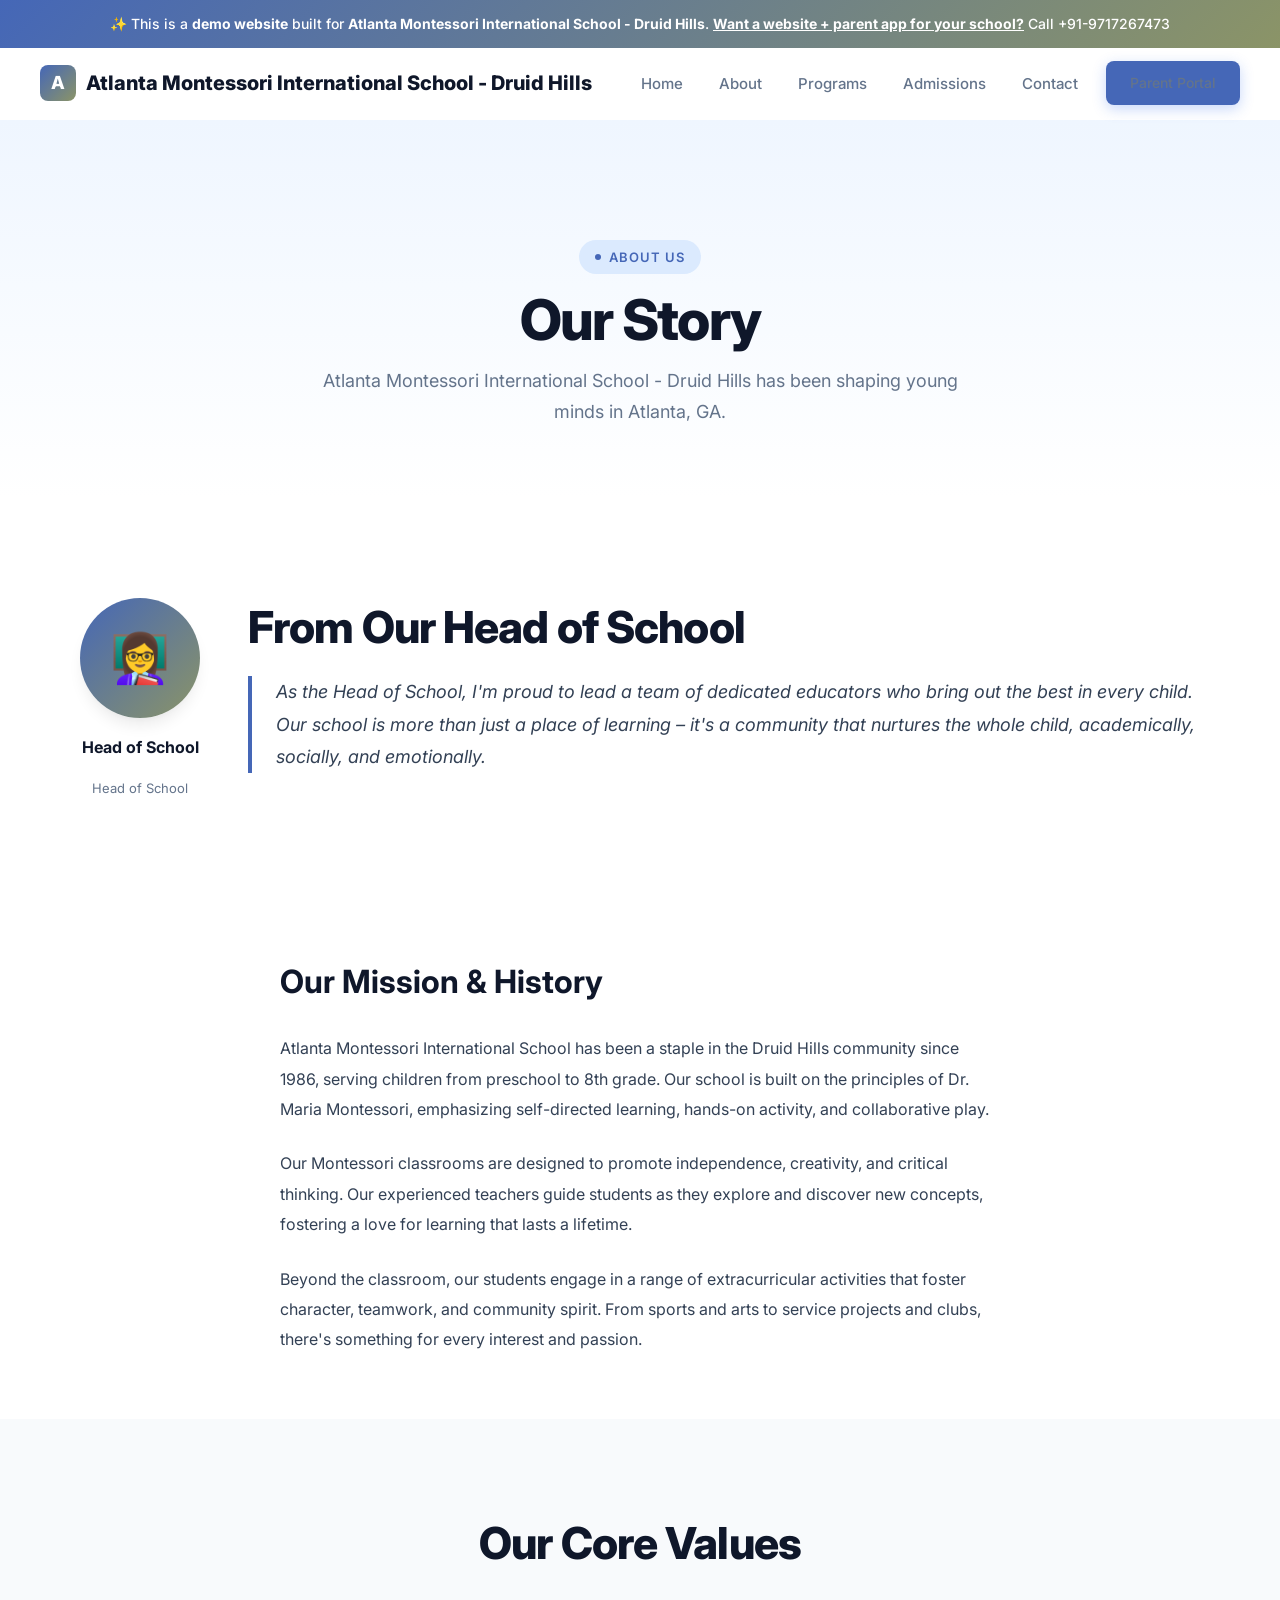
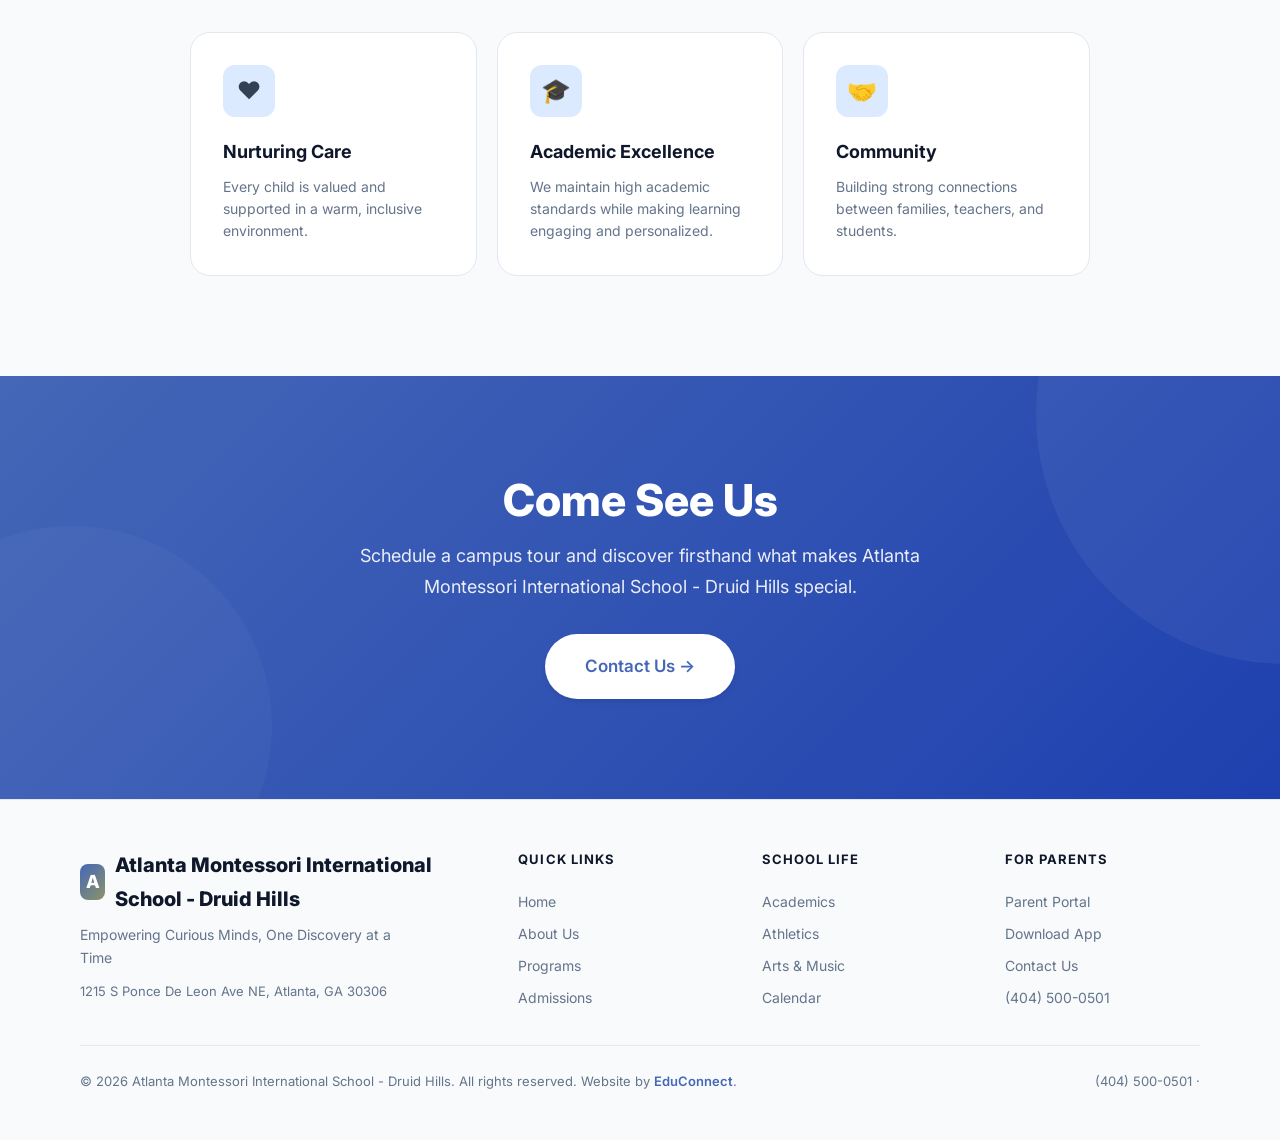
==== about.html @ 27335b86 "Initial demo site for Atlanta Montessori International School - Druid Hills" ====
<!DOCTYPE html><html lang="en"><head>
  <meta charset="UTF-8"><meta name="viewport" content="width=device-width,initial-scale=1.0">
  <title>About Us — Atlanta Montessori International School - Druid Hills</title>
  <meta name="description" content="About Us — Atlanta Montessori International School - Druid Hills, a premier school in Atlanta, GA serving Pre-K – 8th Grade.">
  <meta property="og:title" content="About Us — Atlanta Montessori International School - Druid Hills"><meta property="og:type" content="website">
  <link rel="preconnect" href="https://fonts.googleapis.com"><link rel="preconnect" href="https://fonts.gstatic.com" crossorigin>
  <link href="https://fonts.googleapis.com/css2?family=Inter:wght@400;500;600;700;800&display=swap" rel="stylesheet">
  <link rel="stylesheet" href="/styles.css"><script src="/main.js" defer></script>
</head><body><div class="demo-banner">
  ✨ This is a <strong>demo website</strong> built for <strong>Atlanta Montessori International School - Druid Hills</strong>.
  <a href="mailto:bhupender@myfirststepschool.com">Want a website + parent app for your school?</a> Call +91-9717267473
</div>
<nav class="navbar">
  <a href="/" class="logo"><span class="logo-icon">A</span>Atlanta Montessori International School - Druid Hills</a>
  <div class="nav-links">
    <a href="/">Home</a>
    <a href="/about.html">About</a>
    <a href="/programs.html">Programs</a>
    <a href="/admissions.html">Admissions</a>
    <a href="/contact.html">Contact</a>
    <a href="/parents.html" class="btn btn-primary" style="padding:10px 24px;font-size:14px">Parent Portal</a>
  </div>
  <button class="hamburger" aria-label="Toggle menu"><span></span><span></span><span></span></button>
</nav><main>
<section class="page-hero"><div class="container">
  <div class="badge animate-on-scroll mb-4">About Us</div>
  <h1 class="heading-xl animate-on-scroll mb-4">Our Story</h1>
  <p class="text-lg text-muted max-w-lg mx-auto animate-on-scroll">Atlanta Montessori International School - Druid Hills has been shaping young minds in Atlanta, GA.</p>
</div></section>
<section class="welcome-section section-padding"><div class="container"><div class="welcome-grid">
  <div class="principal-card animate-on-scroll">
    <div class="principal-avatar">👩‍🏫</div>
    <div class="principal-name">Head of School</div><div class="principal-title">Head of School</div>
  </div>
  <div class="welcome-text animate-on-scroll">
    <h2 class="heading-lg mb-6">From Our Head of School</h2>
    <blockquote>As the Head of School, I'm proud to lead a team of dedicated educators who bring out the best in every child. Our school is more than just a place of learning – it's a community that nurtures the whole child, academically, socially, and emotionally.</blockquote>
  </div>
</div></div></section>
<section class="content-section"><div class="container">
  <h2 class="heading-md animate-on-scroll mb-8">Our Mission &amp; History</h2>
  <p class="animate-on-scroll">Atlanta Montessori International School has been a staple in the Druid Hills community since 1986, serving children from preschool to 8th grade. Our school is built on the principles of Dr. Maria Montessori, emphasizing self-directed learning, hands-on activity, and collaborative play.</p>
<p class="animate-on-scroll">Our Montessori classrooms are designed to promote independence, creativity, and critical thinking. Our experienced teachers guide students as they explore and discover new concepts, fostering a love for learning that lasts a lifetime.</p>
<p class="animate-on-scroll">Beyond the classroom, our students engage in a range of extracurricular activities that foster character, teamwork, and community spirit. From sports and arts to service projects and clubs, there's something for every interest and passion.</p>
</div></section>
<section class="features-section section-padding"><div class="container">
  <div class="text-center mb-16"><h2 class="heading-lg animate-on-scroll mb-4">Our Core Values</h2></div>
  <div class="features-grid" style="max-width:900px;margin:0 auto">
    <div class="feature-card animate-on-scroll stagger-1"><div class="feature-icon">❤️</div><h3>Nurturing Care</h3><p>Every child is valued and supported in a warm, inclusive environment.</p></div>
    <div class="feature-card animate-on-scroll stagger-2"><div class="feature-icon">🎓</div><h3>Academic Excellence</h3><p>We maintain high academic standards while making learning engaging and personalized.</p></div>
    <div class="feature-card animate-on-scroll stagger-3"><div class="feature-icon">🤝</div><h3>Community</h3><p>Building strong connections between families, teachers, and students.</p></div>
  </div>
</div></section>
<section class="cta-section"><div class="container"><div class="cta-content animate-on-scroll">
  <h2>Come See Us</h2>
  <p>Schedule a campus tour and discover firsthand what makes Atlanta Montessori International School - Druid Hills special.</p>
  <div class="cta-actions"><a href="/contact.html" class="btn btn-white btn-lg">Contact Us →</a></div>
</div></div></section>
</main><footer class="footer">
  <div class="container">
    <div class="footer-grid">
      <div class="footer-brand">
        <div class="logo" style="margin-bottom:8px"><span class="logo-icon">A</span>Atlanta Montessori International School - Druid Hills</div>
        <p>Empowering Curious Minds, One Discovery at a Time</p>
        <p style="margin-top:12px;font-size:13px">1215 S Ponce De Leon Ave NE, Atlanta, GA 30306</p>
      </div>
      <div class="footer-col"><h4>Quick Links</h4><a href="/">Home</a><a href="/about.html">About Us</a><a href="/programs.html">Programs</a><a href="/admissions.html">Admissions</a></div>
      <div class="footer-col"><h4>School Life</h4><a href="/programs.html">Academics</a><a href="/programs.html">Athletics</a><a href="/programs.html">Arts &amp; Music</a><a href="/contact.html">Calendar</a></div>
      <div class="footer-col"><h4>For Parents</h4><a href="/parents.html">Parent Portal</a><a href="/parents.html">Download App</a><a href="/contact.html">Contact Us</a><a href="tel:(404) 500-0501">(404) 500-0501</a></div>
    </div>
    <div class="footer-bottom">
      <p>&copy; 2026 Atlanta Montessori International School - Druid Hills. All rights reserved. Website by <a href="mailto:bhupender@myfirststepschool.com">EduConnect</a>.</p>
      <p>(404) 500-0501 &middot; <a href="mailto:"></a></p>
    </div>
  </div>
</footer></body></html>
---- styles.css ----
/* ===== DESIGN SYSTEM — LIGHT PROFESSIONAL ===== */
:root{
  --primary:#4567b7;--primary-50:#eff6ff;--primary-100:#dbeafe;--primary-200:#bfdbfe;
  --primary-500:#4567b7;--primary-600:#1d4ed8;--primary-700:#1e40af;
  --secondary:#8b9467;--accent:#10b981;--accent-50:#ecfdf5;
  --white:#fff;--gray-50:#f8fafc;--gray-100:#f1f5f9;--gray-200:#e2e8f0;--gray-300:#cbd5e1;
  --gray-400:#94a3b8;--gray-500:#64748b;--gray-600:#475569;--gray-700:#334155;
  --gray-800:#1e293b;--gray-900:#0f172a;
  --bg:var(--white);--bg-alt:var(--gray-50);--text:var(--gray-700);
  --text-heading:var(--gray-900);--text-muted:var(--gray-500);--border:var(--gray-200);
  --shadow-sm:0 1px 3px rgba(0,0,0,.06),0 1px 2px rgba(0,0,0,.04);
  --shadow-md:0 4px 6px -1px rgba(0,0,0,.07),0 2px 4px -2px rgba(0,0,0,.05);
  --shadow-lg:0 10px 15px -3px rgba(0,0,0,.08),0 4px 6px -4px rgba(0,0,0,.04);
  --shadow-xl:0 20px 25px -5px rgba(0,0,0,.08),0 8px 10px -6px rgba(0,0,0,.04);
  --shadow-2xl:0 25px 50px -12px rgba(0,0,0,.15);
  --shadow-primary:0 4px 14px rgba(37,99,235,.25);
  --radius-sm:8px;--radius-md:12px;--radius-lg:16px;--radius-xl:20px;--radius-2xl:24px;--radius-full:9999px;
  --font:'Inter',-apple-system,BlinkMacSystemFont,'Segoe UI',sans-serif;
}
*,*::before,*::after{margin:0;padding:0;box-sizing:border-box}
html{scroll-behavior:smooth;-webkit-font-smoothing:antialiased}
body{font-family:var(--font);background:var(--bg);color:var(--text);line-height:1.7;overflow-x:hidden;font-size:16px}
a{color:inherit;text-decoration:none}img{max-width:100%;display:block}button{font-family:inherit;cursor:pointer}
.container{max-width:1200px;margin:0 auto;padding:0 24px}
@media(min-width:768px){.container{padding:0 40px}}
.section-padding{padding:80px 0}
@media(min-width:768px){.section-padding{padding:100px 0}}
.badge{display:inline-flex;align-items:center;gap:8px;padding:6px 16px;font-size:13px;font-weight:600;text-transform:uppercase;letter-spacing:.08em;border-radius:var(--radius-full);background:var(--primary-100);color:var(--primary)}
.badge::before{content:'';width:6px;height:6px;border-radius:50%;background:var(--primary);animation:pulse 2s infinite}
.badge.accent{background:var(--accent-50);color:var(--accent)}.badge.accent::before{background:var(--accent)}
.heading-xl{font-size:clamp(32px,5vw,56px);font-weight:800;line-height:1.08;letter-spacing:-.03em;color:var(--text-heading)}
.heading-lg{font-size:clamp(28px,4vw,44px);font-weight:800;line-height:1.12;letter-spacing:-.02em;color:var(--text-heading)}
.heading-md{font-size:clamp(22px,3vw,32px);font-weight:700;line-height:1.2;color:var(--text-heading)}
.heading-sm{font-size:20px;font-weight:700;line-height:1.3;color:var(--text-heading)}
.text-lg{font-size:18px;line-height:1.7;color:var(--text)}
.text-base{font-size:16px;line-height:1.7;color:var(--text)}
.text-sm{font-size:14px;line-height:1.6;color:var(--text-muted)}
.text-center{text-align:center}.text-muted{color:var(--text-muted)}
.gradient-text{background:linear-gradient(135deg,var(--primary),var(--secondary));-webkit-background-clip:text;-webkit-text-fill-color:transparent;background-clip:text}
.max-w-lg{max-width:640px}.mx-auto{margin-left:auto;margin-right:auto}
.mb-4{margin-bottom:16px}.mb-6{margin-bottom:24px}.mb-8{margin-bottom:32px}
.mb-12{margin-bottom:48px}.mb-16{margin-bottom:64px}
.btn{display:inline-flex;align-items:center;justify-content:center;gap:8px;padding:14px 32px;font-size:15px;font-weight:600;border-radius:var(--radius-full);border:none;cursor:pointer;transition:all .25s cubic-bezier(.4,0,.2,1);text-decoration:none;white-space:nowrap}
.btn-primary{background:var(--primary);color:var(--white);box-shadow:var(--shadow-primary)}
.btn-primary:hover{background:var(--primary-600);transform:translateY(-2px);box-shadow:0 8px 24px rgba(37,99,235,.3)}
.btn-lg{padding:18px 40px;font-size:17px}
.btn-outline{background:transparent;color:var(--primary);border:2px solid var(--primary-200)}
.btn-outline:hover{background:var(--primary-50);border-color:var(--primary);transform:translateY(-2px)}
.btn-white{background:var(--white);color:var(--primary);box-shadow:var(--shadow-md)}
.btn-white:hover{transform:translateY(-2px);box-shadow:var(--shadow-lg)}
.demo-banner{background:linear-gradient(135deg,var(--primary),var(--secondary));color:var(--white);text-align:center;padding:12px 24px;font-size:14px;font-weight:500;position:relative;z-index:200}
.demo-banner strong{font-weight:700}.demo-banner a{color:var(--white);text-decoration:underline;font-weight:700}
.navbar{position:sticky;top:0;z-index:100;display:flex;justify-content:space-between;align-items:center;padding:0 24px;height:72px;background:rgba(255,255,255,.92);backdrop-filter:blur(20px) saturate(180%);border-bottom:1px solid transparent;transition:all .3s ease}
@media(min-width:768px){.navbar{padding:0 40px}}
.navbar.scrolled{border-bottom-color:var(--border);box-shadow:var(--shadow-sm)}
.logo{display:flex;align-items:center;gap:10px;font-size:18px;font-weight:800;color:var(--text-heading)}
@media(min-width:768px){.logo{font-size:20px}}
.logo-icon{width:36px;height:36px;border-radius:var(--radius-sm);background:linear-gradient(135deg,var(--primary),var(--secondary));display:flex;align-items:center;justify-content:center;color:white;font-size:18px;font-weight:800}
.nav-links{display:flex;gap:4px;align-items:center}
.nav-links a{padding:8px 16px;font-size:15px;font-weight:500;color:var(--text-muted);border-radius:var(--radius-sm);transition:all .2s ease}
.nav-links a:hover{color:var(--text-heading);background:var(--gray-50)}
.nav-links .btn{margin-left:8px}
.hamburger{display:none;background:none;border:none;padding:8px;min-height:44px;min-width:44px;flex-direction:column;justify-content:center;align-items:center}
.hamburger span{display:block;width:22px;height:2px;background:var(--gray-700);margin:3px 0;transition:all .3s ease;border-radius:2px}
.hamburger.active span:nth-child(1){transform:rotate(45deg) translate(4px,4px)}
.hamburger.active span:nth-child(2){opacity:0}
.hamburger.active span:nth-child(3){transform:rotate(-45deg) translate(4px,-4px)}
@media(max-width:768px){.hamburger{display:flex}.nav-links{display:none;position:fixed;top:72px;left:0;right:0;bottom:0;background:var(--white);flex-direction:column;align-items:center;justify-content:center;gap:16px;z-index:200}.nav-links.open{display:flex}.nav-links a{font-size:18px;padding:12px 24px}}
.hero{position:relative;overflow:hidden;background:linear-gradient(180deg,var(--primary-50) 0%,var(--white) 100%)}
.hero-inner{display:grid;grid-template-columns:1fr;gap:48px;align-items:center;padding:60px 0 80px}
@media(min-width:1024px){.hero-inner{grid-template-columns:1fr 1fr;gap:64px;padding:80px 0 100px}}
.hero-content{max-width:560px}
@media(max-width:1023px){.hero-content{text-align:center;margin:0 auto}}
.hero-actions{display:flex;gap:12px;flex-wrap:wrap}
@media(max-width:1023px){.hero-actions{justify-content:center}}
.hero-visual{display:flex;justify-content:center;align-items:center;position:relative}
.school-illustration{position:relative;width:100%;max-width:480px;aspect-ratio:4/3;border-radius:var(--radius-2xl);overflow:hidden;background:linear-gradient(135deg,var(--primary-100),var(--primary-50));border:1px solid var(--primary-200);box-shadow:var(--shadow-xl)}
.school-illustration-inner{width:100%;height:100%;display:flex;flex-direction:column;align-items:center;justify-content:center;gap:16px;padding:32px}
.school-building{font-size:80px;line-height:1}
.school-illustration h3{font-size:18px;font-weight:700;color:var(--primary-700);text-align:center}
.school-illustration p{font-size:13px;color:var(--primary-600);text-align:center;font-weight:500}
.hero-info-cards{display:flex;gap:12px;flex-wrap:wrap;margin-top:20px}
@media(max-width:1023px){.hero-info-cards{justify-content:center}}
.info-chip{display:flex;align-items:center;gap:6px;padding:8px 16px;background:var(--white);border:1px solid var(--border);border-radius:var(--radius-full);font-size:13px;font-weight:500;color:var(--gray-600);box-shadow:var(--shadow-sm)}
.info-chip .ic-icon{font-size:16px}
.float-card{position:absolute;background:var(--white);border-radius:var(--radius-lg);box-shadow:var(--shadow-xl);padding:14px 18px;display:flex;align-items:center;gap:10px;font-size:13px;font-weight:600;color:var(--gray-800);animation:float-gentle 4s ease-in-out infinite;z-index:5;white-space:nowrap}
.float-card.card-1{top:10%;right:-20px;animation-delay:0s}
.float-card.card-2{bottom:20%;left:-30px;animation-delay:1.5s}
.float-card.card-3{top:55%;right:-30px;animation-delay:3s}
.float-card .fc-icon{width:32px;height:32px;border-radius:8px;display:flex;align-items:center;justify-content:center;font-size:15px}
.float-card .fc-icon.green{background:#dcfce7;color:#16a34a}
.float-card .fc-icon.blue{background:var(--primary-100);color:var(--primary)}
.float-card .fc-icon.purple{background:#f3e8ff;color:#9333ea}
.welcome-section{background:var(--white)}
.welcome-grid{display:grid;grid-template-columns:1fr;gap:40px;align-items:center}
@media(min-width:768px){.welcome-grid{grid-template-columns:auto 1fr;gap:48px}}
.principal-card{display:flex;flex-direction:column;align-items:center;text-align:center;gap:16px}
.principal-avatar{width:120px;height:120px;border-radius:50%;background:linear-gradient(135deg,var(--primary),var(--secondary));display:flex;align-items:center;justify-content:center;font-size:48px;color:white;box-shadow:var(--shadow-lg)}
.principal-name{font-size:16px;font-weight:700;color:var(--text-heading)}
.principal-title{font-size:13px;color:var(--text-muted)}
.welcome-text blockquote{font-size:18px;font-style:italic;color:var(--text);line-height:1.8;border-left:4px solid var(--primary);padding-left:24px;margin-bottom:20px}
.welcome-text p{font-size:15px;color:var(--text-muted);line-height:1.7}
.features-section{background:var(--bg-alt)}
.features-grid{display:grid;grid-template-columns:1fr;gap:20px}
@media(min-width:640px){.features-grid{grid-template-columns:repeat(2,1fr)}}
@media(min-width:1024px){.features-grid{grid-template-columns:repeat(3,1fr)}}
.feature-card{position:relative;padding:32px;border-radius:var(--radius-xl);background:var(--white);border:1px solid var(--border);transition:all .3s ease;overflow:hidden}
.feature-card:hover{transform:translateY(-4px);box-shadow:var(--shadow-lg);border-color:var(--primary-200)}
.feature-icon{width:52px;height:52px;border-radius:var(--radius-md);background:var(--primary-100);display:flex;align-items:center;justify-content:center;margin-bottom:20px;font-size:24px;transition:transform .3s ease}
.feature-card:hover .feature-icon{transform:scale(1.1)}
.feature-card h3{font-size:18px;font-weight:700;color:var(--text-heading);margin-bottom:8px}
.feature-card p{font-size:14px;color:var(--text-muted);line-height:1.6}
.programs-section{background:var(--white)}
.programs-grid{display:grid;grid-template-columns:1fr;gap:20px}
@media(min-width:640px){.programs-grid{grid-template-columns:repeat(2,1fr)}}
@media(min-width:1024px){.programs-grid{grid-template-columns:repeat(3,1fr)}}
.program-card{padding:28px;border-radius:var(--radius-xl);background:var(--white);border:1px solid var(--border);transition:all .3s ease;position:relative;overflow:hidden}
.program-card::before{content:'';position:absolute;top:0;left:0;right:0;height:3px;background:linear-gradient(90deg,var(--primary),var(--secondary));transform:scaleX(0);transform-origin:left;transition:transform .3s ease}
.program-card:hover{transform:translateY(-4px);box-shadow:var(--shadow-lg);border-color:var(--primary-200)}
.program-card:hover::before{transform:scaleX(1)}
.program-icon{width:48px;height:48px;border-radius:var(--radius-md);background:var(--primary-100);display:flex;align-items:center;justify-content:center;margin-bottom:16px;font-size:22px}
.program-card h3{font-size:17px;font-weight:700;color:var(--text-heading);margin-bottom:8px}
.program-card p{font-size:14px;color:var(--text-muted);line-height:1.6}
.stats-section{background:linear-gradient(135deg,var(--primary),var(--primary-700));color:var(--white);padding:64px 0}
.stats-grid{display:grid;grid-template-columns:repeat(2,1fr);gap:32px;text-align:center}
@media(min-width:768px){.stats-grid{grid-template-columns:repeat(4,1fr)}}
.stat-value{font-size:clamp(32px,4vw,48px);font-weight:800;line-height:1}
.stat-label{font-size:14px;opacity:.8;margin-top:8px;font-weight:500}
.events-section{background:var(--bg-alt)}
.events-grid{display:grid;grid-template-columns:1fr;gap:16px;max-width:800px;margin:0 auto}
@media(min-width:640px){.events-grid{grid-template-columns:repeat(2,1fr)}}
.event-card{display:flex;gap:16px;padding:24px;border-radius:var(--radius-xl);background:var(--white);border:1px solid var(--border);transition:all .3s ease}
.event-card:hover{box-shadow:var(--shadow-md);border-color:var(--primary-200)}
.event-date{min-width:56px;text-align:center;padding:8px;border-radius:var(--radius-md);background:var(--primary-100)}
.event-date .month{font-size:11px;font-weight:700;text-transform:uppercase;color:var(--primary);letter-spacing:.05em}
.event-date .day{font-size:24px;font-weight:800;color:var(--primary-700);line-height:1.2}
.event-info h4{font-size:15px;font-weight:700;color:var(--text-heading);margin-bottom:4px}
.event-info p{font-size:13px;color:var(--text-muted);line-height:1.5}
.portal-section{background:var(--white)}
.portal-grid{display:grid;grid-template-columns:1fr;gap:48px;align-items:center}
@media(min-width:1024px){.portal-grid{grid-template-columns:1fr 1fr;gap:64px}}
.phone-mockup{position:relative;width:260px;height:520px;background:var(--gray-900);border-radius:40px;padding:12px;box-shadow:var(--shadow-2xl),0 0 0 2px var(--gray-300);margin:0 auto;transform:perspective(1000px) rotateY(-6deg) rotateX(3deg)}
.phone-mockup::before{content:'';position:absolute;top:12px;left:50%;transform:translateX(-50%);width:72px;height:22px;background:var(--gray-900);border-radius:0 0 14px 14px;z-index:10}
.phone-screen{width:100%;height:100%;background:var(--white);border-radius:30px;overflow:hidden;position:relative}
.phone-screen-content{padding:50px 14px 14px;font-size:12px;color:var(--gray-700)}
.phone-status-bar{position:absolute;top:0;left:0;right:0;height:44px;background:var(--primary);display:flex;align-items:center;justify-content:center;color:white;font-weight:700;font-size:13px;border-radius:18px 18px 0 0}
.phone-nav-item{display:flex;align-items:center;gap:10px;padding:12px 10px;border-bottom:1px solid var(--gray-100);position:relative}
.phone-nav-item:last-child{border-bottom:none}
.phone-nav-icon{width:34px;height:34px;border-radius:9px;display:flex;align-items:center;justify-content:center;font-size:15px;flex-shrink:0}
.phone-nav-icon.blue{background:var(--primary-100);color:var(--primary)}
.phone-nav-icon.green{background:#dcfce7;color:#16a34a}
.phone-nav-icon.purple{background:#f3e8ff;color:#9333ea}
.phone-nav-icon.orange{background:#fff7ed;color:#ea580c}
.phone-nav-label{font-weight:600;font-size:12px;color:var(--gray-800)}
.phone-nav-sub{font-size:10px;color:var(--gray-400);margin-top:1px}
.phone-badge{position:absolute;top:8px;right:6px;min-width:16px;height:16px;border-radius:8px;background:#ef4444;color:white;font-size:9px;font-weight:700;display:flex;align-items:center;justify-content:center;padding:0 4px}
.phone-bottom-bar{position:absolute;bottom:0;left:0;right:0;height:50px;background:var(--white);border-top:1px solid var(--gray-100);display:flex;align-items:center;justify-content:space-around;padding:0 8px;border-radius:0 0 18px 18px}
.phone-tab{display:flex;flex-direction:column;align-items:center;gap:2px;font-size:8px;color:var(--gray-400);font-weight:500}
.phone-tab.active{color:var(--primary)}
.portal-features{list-style:none;padding:0}
.portal-features li{display:flex;align-items:flex-start;gap:12px;padding:12px 0;border-bottom:1px solid var(--gray-100);font-size:15px;color:var(--text)}
.portal-features li:last-child{border-bottom:none}
.portal-features .pf-icon{width:24px;height:24px;border-radius:50%;background:var(--accent-50);color:var(--accent);display:flex;align-items:center;justify-content:center;flex-shrink:0;margin-top:2px;font-size:13px;font-weight:700}
.testimonials-section{background:var(--bg-alt)}
.testimonials-grid{display:grid;grid-template-columns:1fr;gap:24px}
@media(min-width:768px){.testimonials-grid{grid-template-columns:repeat(3,1fr)}}
.testimonial-card{padding:32px;border-radius:var(--radius-xl);background:var(--white);border:1px solid var(--border);transition:all .3s ease}
.testimonial-card:hover{box-shadow:var(--shadow-lg);transform:translateY(-4px)}
.stars{display:flex;gap:2px;margin-bottom:16px}.star{color:#f59e0b;font-size:16px}
.testimonial-text{font-size:15px;color:var(--text);line-height:1.7;margin-bottom:20px;font-style:italic}
.testimonial-author{display:flex;align-items:center;gap:12px}
.author-avatar{width:44px;height:44px;border-radius:50%;background:linear-gradient(135deg,var(--primary),var(--secondary));display:flex;align-items:center;justify-content:center;font-weight:700;color:var(--white);font-size:16px;flex-shrink:0}
.author-info .author-name{font-weight:600;font-size:14px;color:var(--text-heading)}
.author-info .author-role{font-size:12px;color:var(--text-muted)}
.cta-section{background:linear-gradient(135deg,var(--primary),var(--primary-700));color:var(--white);text-align:center;position:relative;overflow:hidden;padding:80px 0}
@media(min-width:768px){.cta-section{padding:100px 0}}
.cta-section::before{content:'';position:absolute;top:-50%;right:-20%;width:500px;height:500px;border-radius:50%;background:rgba(255,255,255,.05)}
.cta-section::after{content:'';position:absolute;bottom:-30%;left:-10%;width:400px;height:400px;border-radius:50%;background:rgba(255,255,255,.03)}
.cta-content{position:relative;z-index:1;max-width:640px;margin:0 auto}
.cta-content h2{font-size:clamp(28px,4vw,44px);font-weight:800;margin-bottom:16px;line-height:1.12}
.cta-content p{font-size:18px;opacity:.9;margin-bottom:32px;line-height:1.7}
.cta-actions{display:flex;gap:12px;justify-content:center;flex-wrap:wrap}
.page-hero{padding:100px 0 60px;background:linear-gradient(180deg,var(--primary-50) 0%,var(--white) 100%);text-align:center;position:relative}
@media(min-width:768px){.page-hero{padding:120px 0 70px}}
.content-section{padding:64px 0}.content-section .container{max-width:800px}
.content-section p{font-size:16px;color:var(--text);line-height:1.9;margin-bottom:24px}
.content-section p:last-child{margin-bottom:0}
.contact-grid{display:grid;grid-template-columns:1fr;gap:32px}
@media(min-width:768px){.contact-grid{grid-template-columns:1fr 1fr;gap:40px}}
.contact-info-card{padding:32px;border-radius:var(--radius-xl);background:var(--white);border:1px solid var(--border)}
.contact-item{display:flex;align-items:flex-start;gap:14px;margin-bottom:24px}
.contact-item:last-child{margin-bottom:0}
.contact-icon{width:44px;height:44px;border-radius:var(--radius-md);background:var(--primary-100);display:flex;align-items:center;justify-content:center;flex-shrink:0;font-size:20px}
.contact-item h4{font-weight:600;color:var(--text-heading);margin-bottom:2px;font-size:14px}
.contact-item p{color:var(--text-muted);font-size:14px}
.contact-form{background:var(--white);border-radius:var(--radius-xl);border:1px solid var(--border);padding:32px}
.form-group{margin-bottom:16px}.form-group:last-of-type{margin-bottom:24px}
.form-label{display:block;font-size:13px;font-weight:600;color:var(--text-heading);margin-bottom:6px}
.form-input,.form-textarea{width:100%;padding:12px 16px;border:1px solid var(--border);border-radius:var(--radius-sm);font-family:var(--font);font-size:14px;color:var(--text-heading);background:var(--gray-50);transition:all .2s ease;outline:none}
.form-input:focus,.form-textarea:focus{border-color:var(--primary);box-shadow:0 0 0 3px var(--primary-100);background:var(--white)}
.form-textarea{resize:vertical;min-height:100px}
.admissions-steps{display:grid;grid-template-columns:1fr;gap:24px;max-width:700px;margin:0 auto}
.adm-step{display:flex;gap:20px;padding:24px;background:var(--white);border-radius:var(--radius-xl);border:1px solid var(--border)}
.adm-step-num{width:48px;height:48px;border-radius:50%;background:var(--primary);color:var(--white);display:flex;align-items:center;justify-content:center;font-weight:800;font-size:20px;flex-shrink:0}
.adm-step h4{font-weight:700;color:var(--text-heading);margin-bottom:4px}
.adm-step p{font-size:14px;color:var(--text-muted);line-height:1.6}
.footer{padding:48px 0;border-top:1px solid var(--border);background:var(--gray-50)}
.footer-grid{display:grid;grid-template-columns:1fr;gap:32px}
@media(min-width:768px){.footer-grid{grid-template-columns:2fr 1fr 1fr 1fr;gap:48px}}
.footer-brand p{font-size:14px;color:var(--text-muted);margin-top:8px;line-height:1.6;max-width:320px}
.footer-col h4{font-size:13px;font-weight:700;text-transform:uppercase;letter-spacing:.08em;color:var(--text-heading);margin-bottom:16px}
.footer-col a{display:block;font-size:14px;color:var(--text-muted);padding:4px 0;transition:color .2s ease}
.footer-col a:hover{color:var(--primary)}
.footer-bottom{border-top:1px solid var(--border);margin-top:32px;padding-top:24px;display:flex;justify-content:space-between;align-items:center;flex-wrap:wrap;gap:16px}
.footer-bottom p{font-size:13px;color:var(--text-muted)}
.footer-bottom a{color:var(--primary);font-weight:600}
@keyframes pulse{0%,100%{opacity:1;transform:scale(1)}50%{opacity:.5;transform:scale(1.3)}}
@keyframes float-gentle{0%,100%{transform:translateY(0)}50%{transform:translateY(-12px)}}
.animate-on-scroll{opacity:0;transform:translateY(24px);transition:opacity .6s ease,transform .6s ease}
.animate-on-scroll.visible{opacity:1;transform:translateY(0)}
.stagger-1{transition-delay:.1s}.stagger-2{transition-delay:.2s}.stagger-3{transition-delay:.3s}
.stagger-4{transition-delay:.4s}.stagger-5{transition-delay:.5s}.stagger-6{transition-delay:.6s}
@media(prefers-reduced-motion:reduce){*,*::before,*::after{animation-duration:.01ms!important;transition-duration:.01ms!important}.animate-on-scroll{opacity:1;transform:none}.float-card{animation:none}}
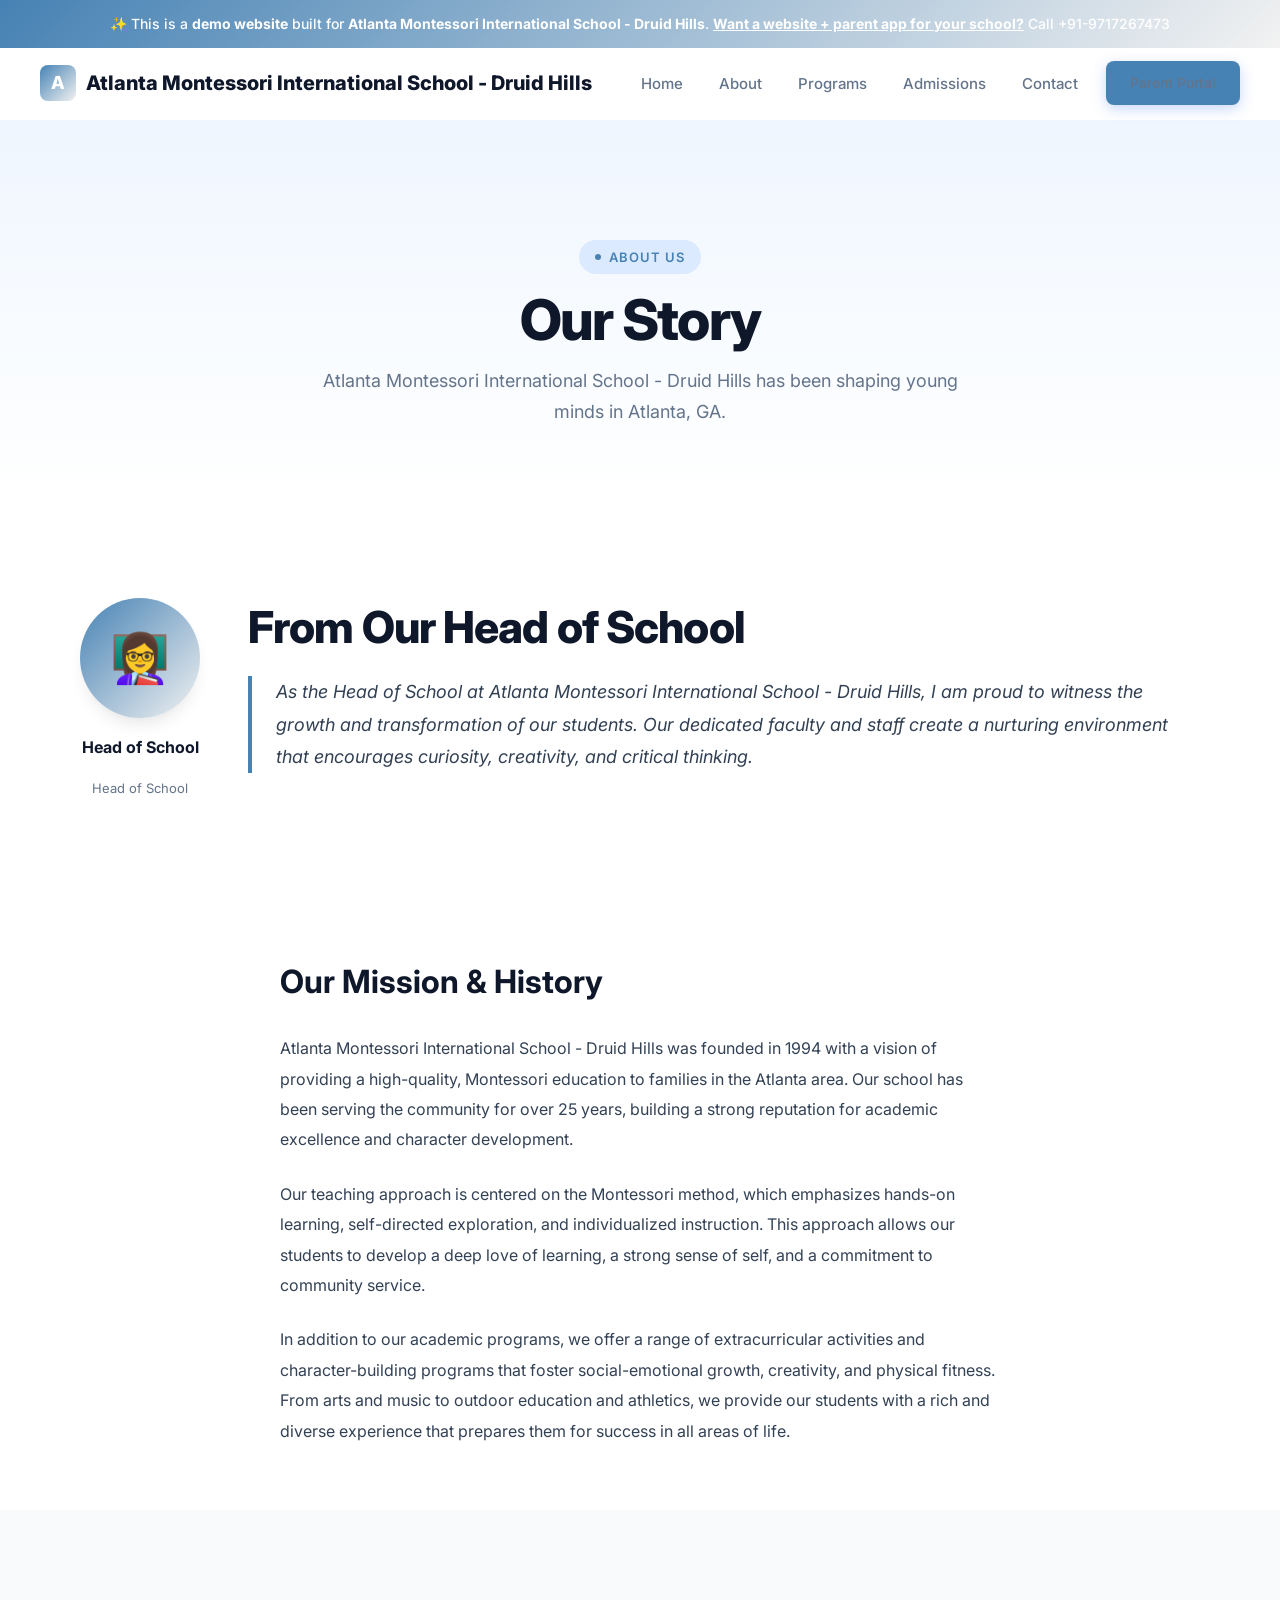
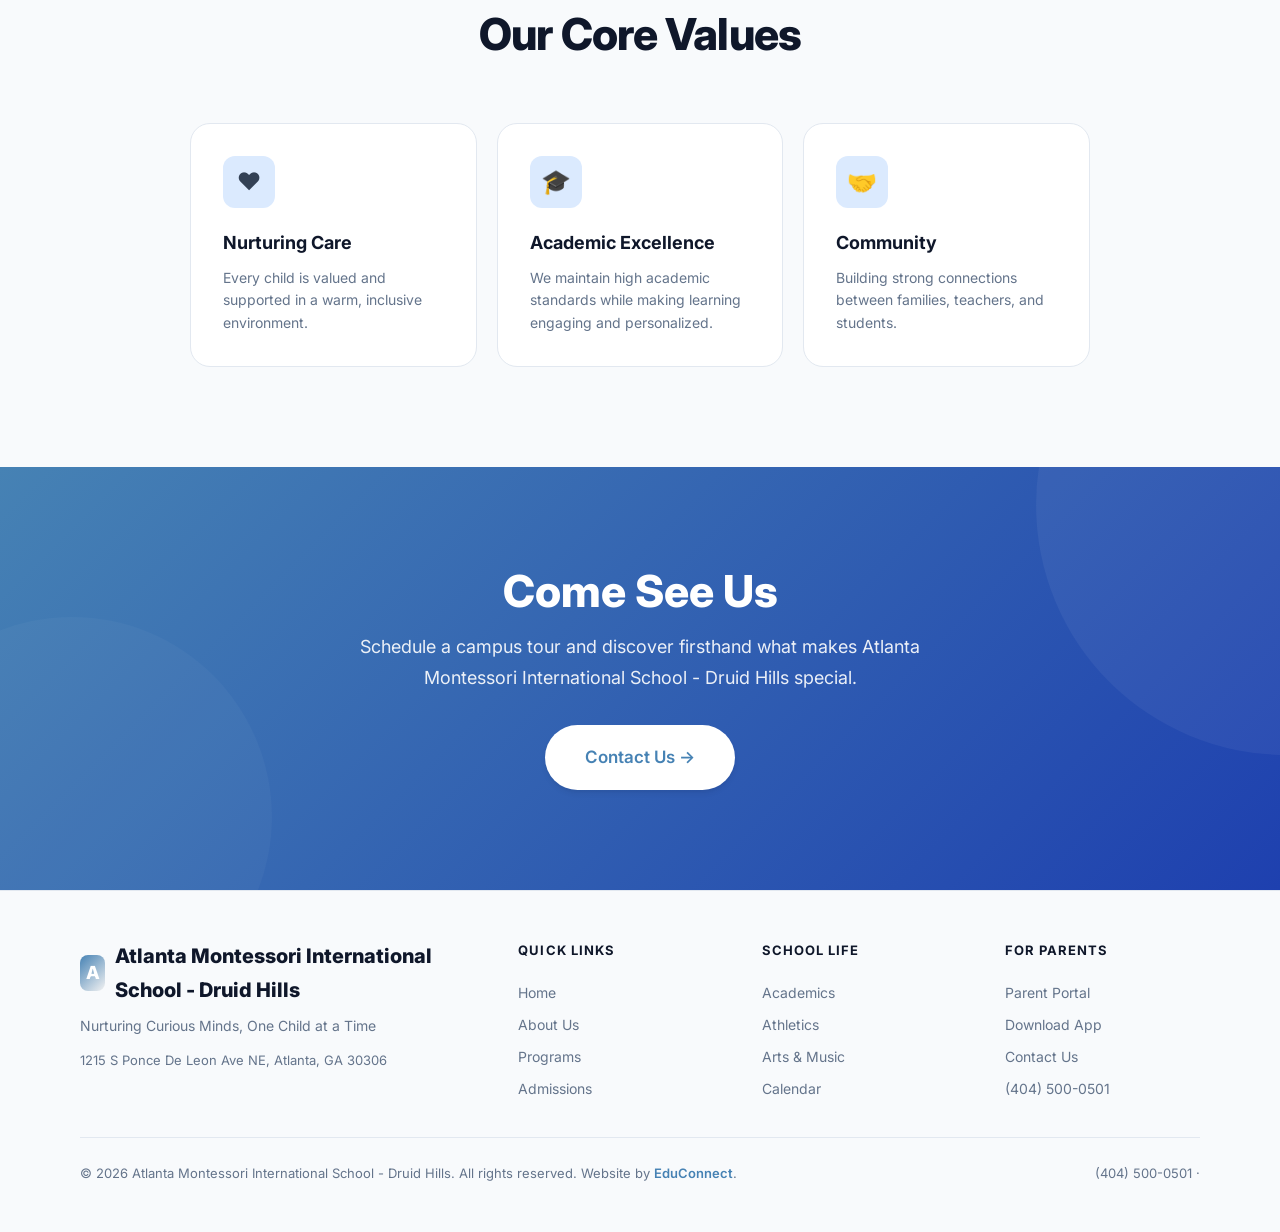
==== commit cea59a35: "Initial demo site for Atlanta Montessori International School - Druid Hills" ====
--- a/about.html
+++ b/about.html
@@ -34,14 +34,14 @@
   </div>
   <div class="welcome-text animate-on-scroll">
     <h2 class="heading-lg mb-6">From Our Head of School</h2>
-    <blockquote>As the Head of School, I'm proud to lead a team of dedicated educators who bring out the best in every child. Our school is more than just a place of learning – it's a community that nurtures the whole child, academically, socially, and emotionally.</blockquote>
+    <blockquote>As the Head of School at Atlanta Montessori International School - Druid Hills, I am proud to witness the growth and transformation of our students. Our dedicated faculty and staff create a nurturing environment that encourages curiosity, creativity, and critical thinking.</blockquote>
   </div>
 </div></div></section>
 <section class="content-section"><div class="container">
   <h2 class="heading-md animate-on-scroll mb-8">Our Mission &amp; History</h2>
-  <p class="animate-on-scroll">Atlanta Montessori International School has been a staple in the Druid Hills community since 1986, serving children from preschool to 8th grade. Our school is built on the principles of Dr. Maria Montessori, emphasizing self-directed learning, hands-on activity, and collaborative play.</p>
-<p class="animate-on-scroll">Our Montessori classrooms are designed to promote independence, creativity, and critical thinking. Our experienced teachers guide students as they explore and discover new concepts, fostering a love for learning that lasts a lifetime.</p>
-<p class="animate-on-scroll">Beyond the classroom, our students engage in a range of extracurricular activities that foster character, teamwork, and community spirit. From sports and arts to service projects and clubs, there's something for every interest and passion.</p>
+  <p class="animate-on-scroll">Atlanta Montessori International School - Druid Hills was founded in 1994 with a vision of providing a high-quality, Montessori education to families in the Atlanta area. Our school has been serving the community for over 25 years, building a strong reputation for academic excellence and character development.</p>
+<p class="animate-on-scroll">Our teaching approach is centered on the Montessori method, which emphasizes hands-on learning, self-directed exploration, and individualized instruction. This approach allows our students to develop a deep love of learning, a strong sense of self, and a commitment to community service.</p>
+<p class="animate-on-scroll">In addition to our academic programs, we offer a range of extracurricular activities and character-building programs that foster social-emotional growth, creativity, and physical fitness. From arts and music to outdoor education and athletics, we provide our students with a rich and diverse experience that prepares them for success in all areas of life.</p>
 </div></section>
 <section class="features-section section-padding"><div class="container">
   <div class="text-center mb-16"><h2 class="heading-lg animate-on-scroll mb-4">Our Core Values</h2></div>
@@ -61,7 +61,7 @@
     <div class="footer-grid">
       <div class="footer-brand">
         <div class="logo" style="margin-bottom:8px"><span class="logo-icon">A</span>Atlanta Montessori International School - Druid Hills</div>
-        <p>Empowering Curious Minds, One Discovery at a Time</p>
+        <p>Nurturing Curious Minds, One Child at a Time</p>
         <p style="margin-top:12px;font-size:13px">1215 S Ponce De Leon Ave NE, Atlanta, GA 30306</p>
       </div>
       <div class="footer-col"><h4>Quick Links</h4><a href="/">Home</a><a href="/about.html">About Us</a><a href="/programs.html">Programs</a><a href="/admissions.html">Admissions</a></div>
--- a/styles.css
+++ b/styles.css
@@ -1,8 +1,8 @@
 /* ===== DESIGN SYSTEM — LIGHT PROFESSIONAL ===== */
 :root{
-  --primary:#4567b7;--primary-50:#eff6ff;--primary-100:#dbeafe;--primary-200:#bfdbfe;
-  --primary-500:#4567b7;--primary-600:#1d4ed8;--primary-700:#1e40af;
-  --secondary:#8b9467;--accent:#10b981;--accent-50:#ecfdf5;
+  --primary:#4682B4;--primary-50:#eff6ff;--primary-100:#dbeafe;--primary-200:#bfdbfe;
+  --primary-500:#4682B4;--primary-600:#1d4ed8;--primary-700:#1e40af;
+  --secondary:#F2F2F2;--accent:#10b981;--accent-50:#ecfdf5;
   --white:#fff;--gray-50:#f8fafc;--gray-100:#f1f5f9;--gray-200:#e2e8f0;--gray-300:#cbd5e1;
   --gray-400:#94a3b8;--gray-500:#64748b;--gray-600:#475569;--gray-700:#334155;
   --gray-800:#1e293b;--gray-900:#0f172a;
